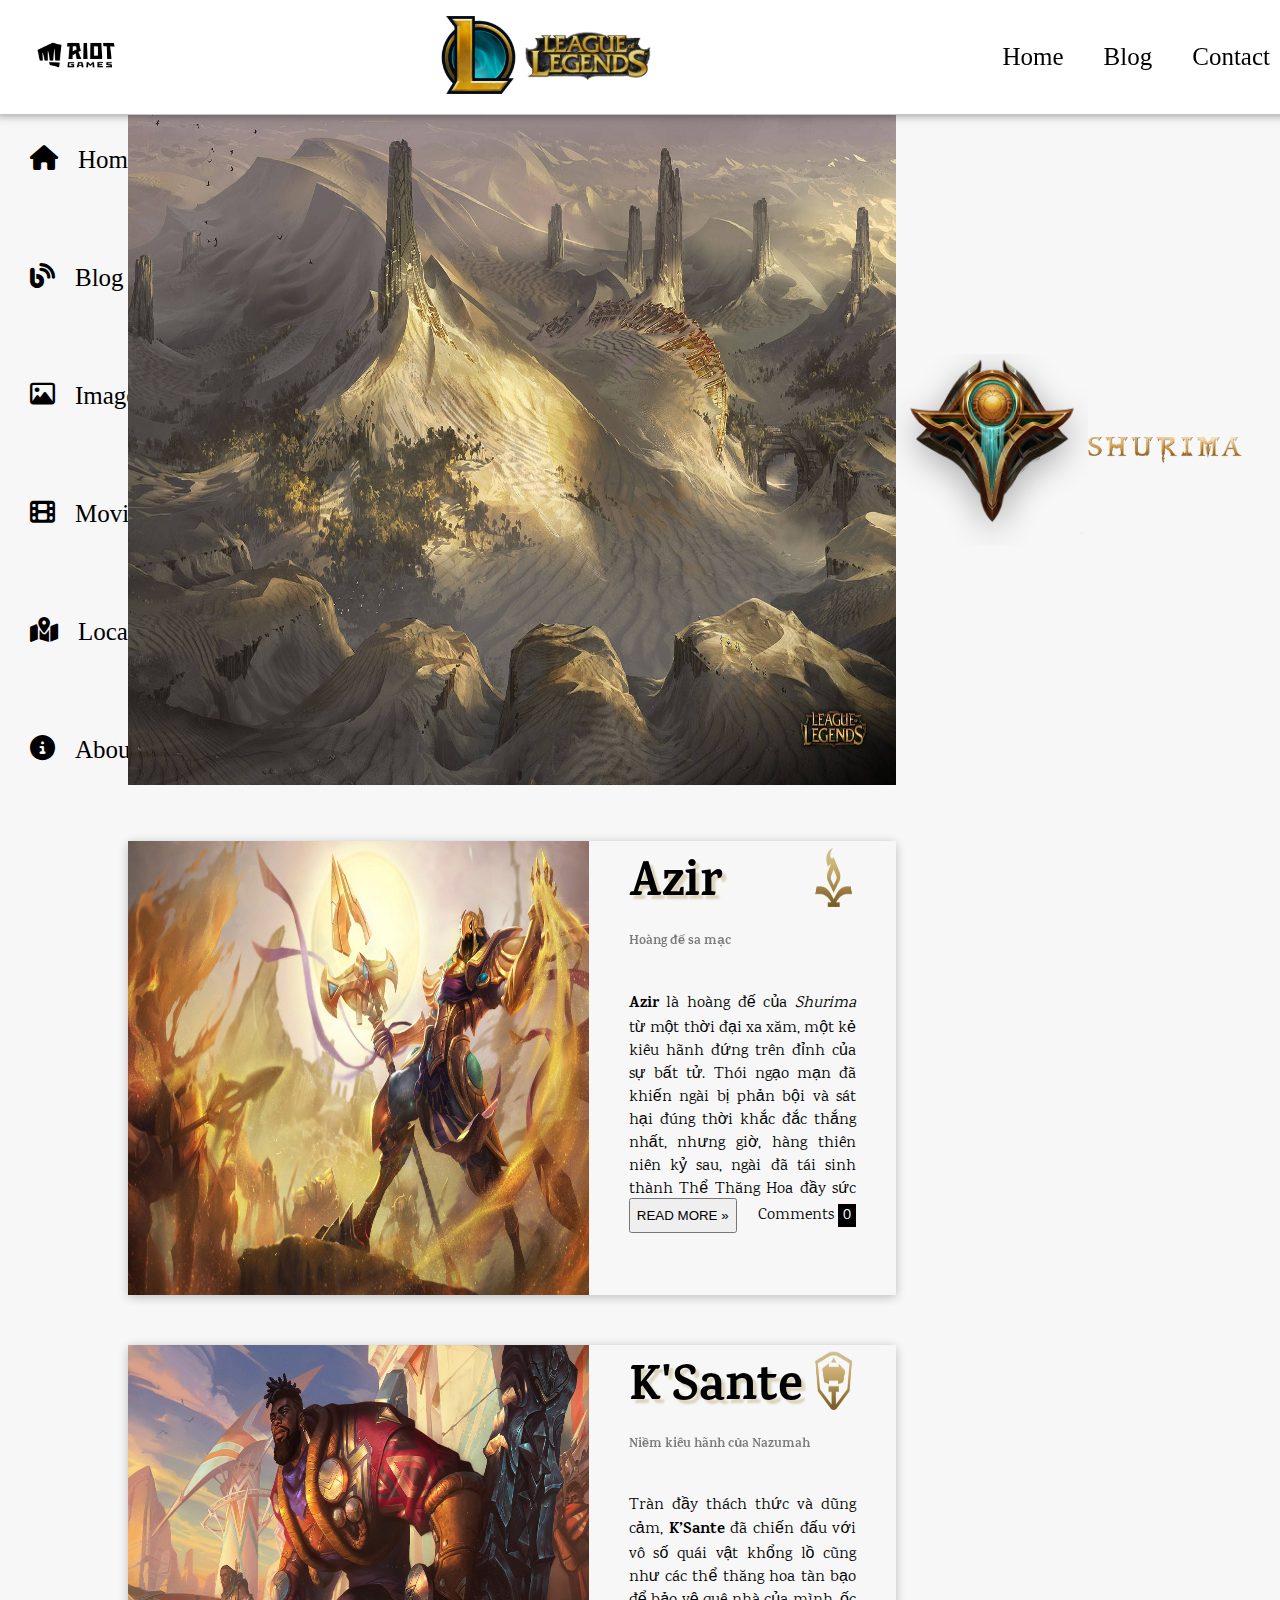
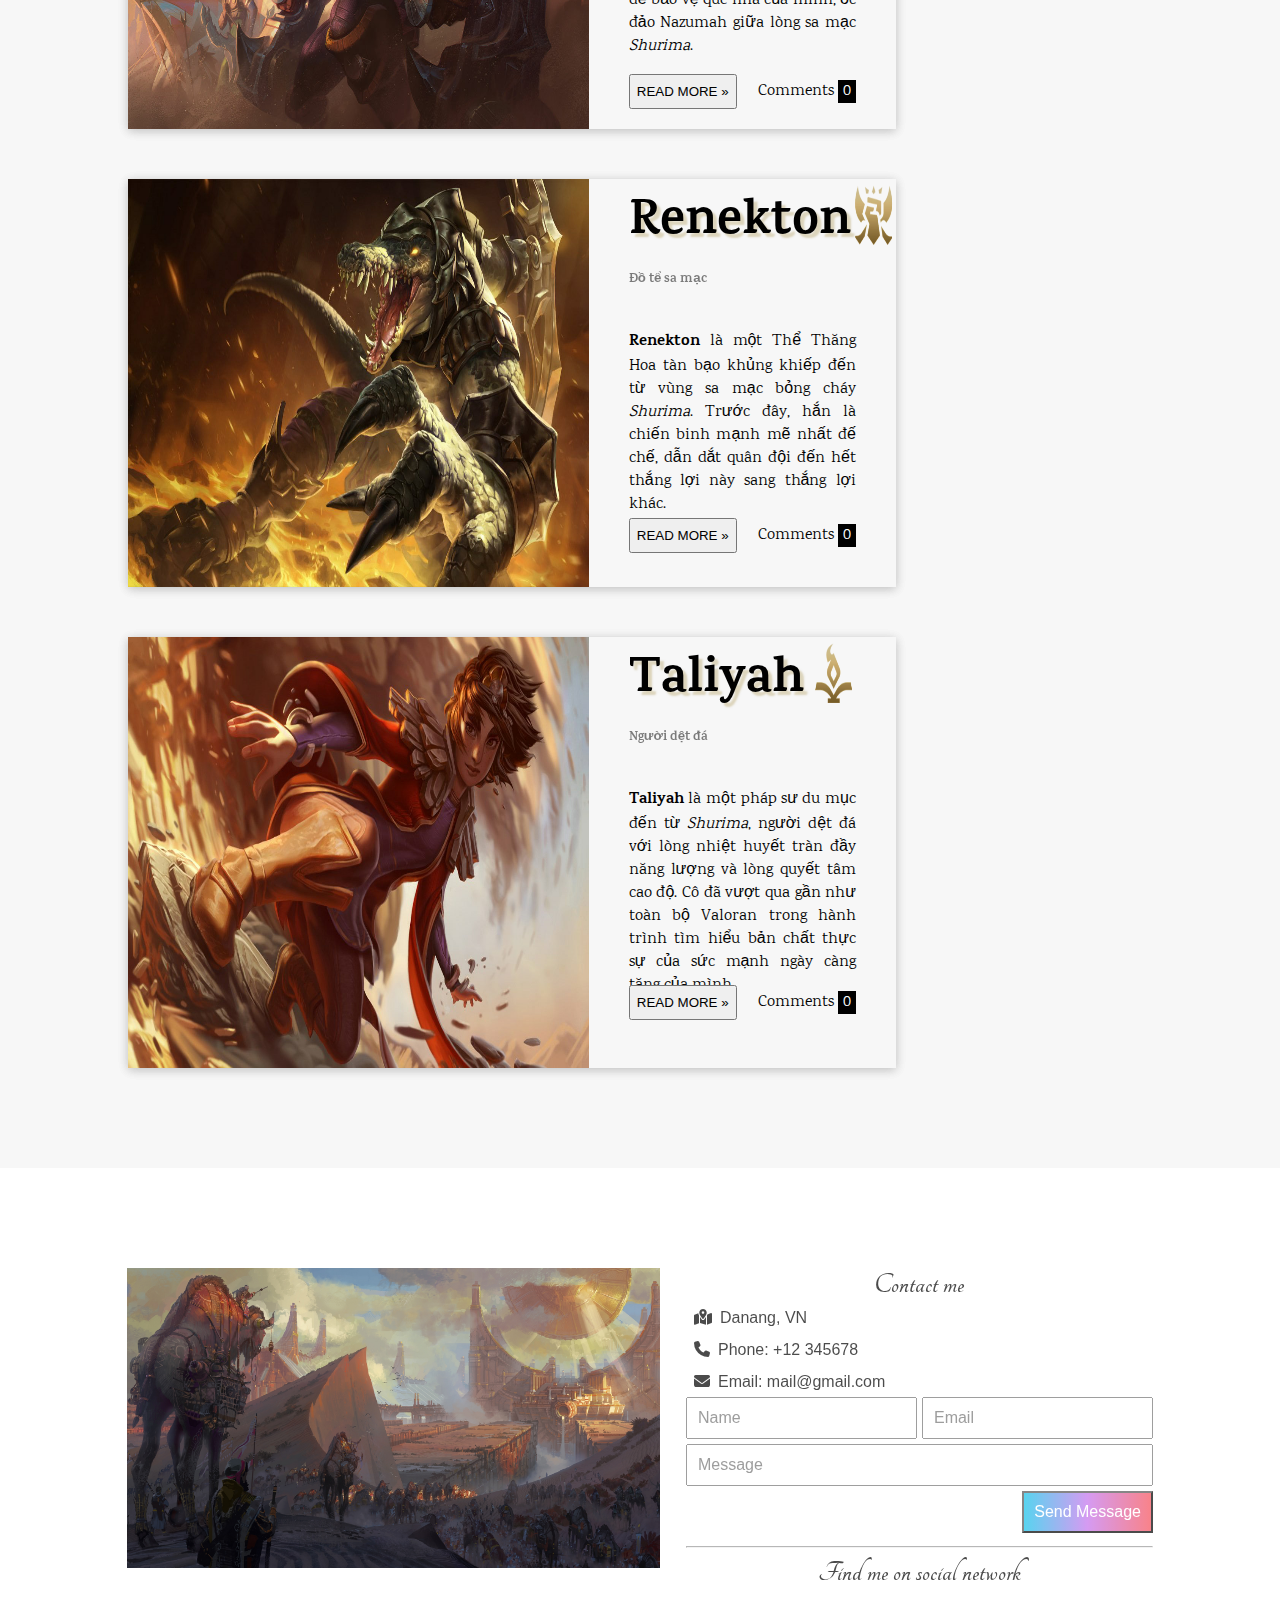
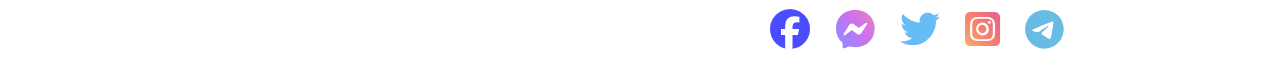
==== index.html @ f763a18e "First Commit - New Repository - Blog-League-Of-Legends" ====
<!DOCTYPE html>
<html lang="en">

<head>
    <meta charset="UTF-8">
    <meta name="viewport" content="width=device-width, initial-scale=1.0">
    <link rel="stylesheet" href="https://cdnjs.cloudflare.com/ajax/libs/font-awesome/6.5.2/css/all.min.css">
    <link rel="stylesheet" href="https://fonts.googleapis.com/css?family=Tangerine">
    <link rel="stylesheet" href="https://fonts.googleapis.com/css?family=Karma">
    <link rel="stylesheet" href="style/header.css">
    <link rel="stylesheet" href="style/footer.css">
    <link rel="stylesheet" href="style/index.css">
    <title>Home</title>
</head>

<body>
    <header>
        <div class="header-logo riot">
            <img class="riot-logo-img" src="assets/Riot-Logo.png" alt="">
        </div>
        <div class="header-logo lol">
            <img class="lol-logo-img" src="assets/Lol-Logo.png" alt="">
            <img class="lol-banner-img" src="assets/Lol-Banner.png" alt="">
        </div>
        <div class="header-nav">
            <ul class="header-nav-list">
                <li><a href="index.html">Home</a></li>
                <li><a href="pages/blog.html">Blog</a></li>
                <li><a href="#contact">Contact</a></li>
            </ul>
        </div>
    </header>
    <main>
        <div class="top-content">
            <div class="main-side-bar">
                <ul class="main-nav-list">
                    <li class="nav-item"><i class="fa-solid fa-house"></i><a href="index.html">Home</a></li>
                    <li class="nav-item"><i class="fa-solid fa-blog"></i><a href="pages/blog.html">Blog</a></li>
                    <li class="nav-item"><i class="fa-regular fa-image"></i><a href="pages/blog.html">Image</a></li>
                    <li class="nav-item"><i class="fa-solid fa-film"></i><a href="pages/blog.html">Movie</a></li>
                    <li class="nav-item"><i class="fa-solid fa-map-location-dot"></i><a href="pages/blog.html">Location</a>
                    </li>
                    <li class="nav-item"><i class="fa-solid fa-circle-info"></i><a href="pages/blog.html">About</a></li>
                </ul>
            </div>
            <div class="first-view">
                <img class="first-view-img" src="assets/Lol-Shurima.jpg" alt="">
                <img class="first-view-logo" src="assets/Lol-Shurima-Logo.webp" alt="">
                <img class="first-view-title" src="assets/Lol-Shurima-Title.png" alt="">
            </div>
        </div>
        <div class="content">
            <br><br>
            <div class="list-card-view">
                <div class="card-view">
                    <img class="card-view-img" src="assets/Azir.jpg" alt="">
                    <div class="card-body">
                        <div class="card-header">
                            <h1 class="card-text-name">Azir</h1>
                            <img class="icon-role" src="assets/Mage_icon.webp" alt="">
                        </div>
                        <h5 class="card-text-nickname">Hoàng đế sa mạc</h5>
                        <p class="card-text-infor"><strong>Azir</strong> là hoàng đế của <em>Shurima</em> từ một thời
                            đại xa xăm, một kẻ kiêu
                            hãnh đứng trên đỉnh của sự bất tử. Thói ngạo mạn đã khiến ngài bị phản bội và sát hại đúng
                            thời khắc đắc thắng
                            nhất, nhưng giờ, hàng thiên niên kỷ sau, ngài đã tái sinh thành Thể Thăng Hoa đầy sức mạnh.
                        </p>
                        <div class="card-footer">
                            <button type="button" class="btn-readmore"><a href="pages/blog.html">READ MORE »</a></button>
                            <p>Comments <span class="square">0</span></p>
                        </div>
                    </div>
                </div>
                <div class="card-view">
                    <img class="card-view-img" src="assets/KSante.jpg" alt="">
                    <div class="card-body">
                        <div class="card-header">
                            <h1 class="card-text-name">K'Sante</h1>
                            <img class="icon-role" src="assets/Tank_icon.webp" alt="">
                        </div>
                        <h5 class="card-text-nickname">Niềm kiêu hãnh của Nazumah</h5>
                        <p class="card-text-infor">Tràn đầy thách thức và dũng cảm, <strong>K’Sante</strong> đã chiến
                            đấu với vô số quái vật
                            khổng lồ cũng
                            như các thể thăng hoa tàn bạo để bảo vệ quê nhà của mình, ốc đảo Nazumah giữa lòng sa mạc
                            <em>Shurima</em>.
                        </p>
                        <div class="card-footer">
                            <button type="button" class="btn-readmore"><a href="pages/blog.html">READ MORE »</a></button>
                            <p>Comments <span class="square">0</span></p>
                        </div>
                    </div>
                </div>
                <div class="card-view">
                    <img class="card-view-img" src="assets/Renekton.jpg" alt="">
                    <div class="card-body">
                        <div class="card-header">
                            <h1 class="card-text-name">Renekton</h1>
                            <img class="icon-role" src="assets/Fighter_icon.webp" alt="">
                        </div>
                        <h5 class="card-text-nickname">Đồ tể sa mạc</h5>
                        <p class="card-text-infor"><strong>Renekton</strong> là một Thể Thăng Hoa tàn bạo khủng khiếp
                            đến từ vùng sa mạc bỏng
                            cháy <em>Shurima</em>.
                            Trước đây, hắn là chiến binh mạnh mẽ nhất đế chế, dẫn dắt quân đội đến hết thắng lợi này
                            sang thắng lợi khác.
                        </p>
                        <div class="card-footer">
                            <button type="button" class="btn-readmore"><a href="pages/blog.html">READ MORE »</a></button>
                            <p>Comments <span class="square">0</span></p>
                        </div>
                    </div>
                </div>
                <div class="card-view">
                    <img class="card-view-img" src="assets/Taliyah.jpg" alt="">
                    <div class="card-body">
                        <div class="card-header">
                            <h1 class="card-text-name">Taliyah</h1>
                            <img class="icon-role" src="assets/Mage_icon.webp" alt="">
                        </div>
                        <h5 class="card-text-nickname">Người dệt đá</h5>
                        <p class="card-text-infor"><strong>Taliyah</strong> là một pháp sư du mục đến từ
                            <em>Shurima</em>, người dệt đá với lòng
                            nhiệt huyết tràn đầy năng
                            lượng và lòng quyết tâm cao độ. Cô đã vượt qua gần như toàn bộ Valoran trong hành trình tìm
                            hiểu bản chất thực sự của sức mạnh ngày càng tăng của mình.
                        </p>
                        <div class="card-footer">
                            <button type="button" class="btn-readmore"><a href="pages/blog.html">READ MORE »</a></button>
                            <p>Comments <span class="square">0</span></p>
                        </div>
                    </div>
                </div>
            </div>
        </div>
    </main>
    <footer>
        <div id="contact">
            <img class="img-contact" src="assets/Lol-Shurima-2.jpg" alt="">
            <div class="contact-body">
                <h3>Contact me</h3>
                <div class="infor">
                    <i class="fa-solid fa-map-location-dot"></i>Danang, VN<br>
                    <i class="fa-solid fa-phone"></i>Phone: +12 345678<br>
                    <i class="fa-solid fa-envelope"></i>Email: mail@gmail.com<br>
                </div>
                <form class="form-input" action="">
                    <div class="input-row">
                        <input type="text" class="name-input" placeholder="Name">
                        <input type="text" class="email-input" placeholder="Email">
                    </div>
                    <div class="input-row">
                        <input type="text" class="message-input" placeholder="Message">
                    </div>
                    <div class="button-send">
                        <button class="button-message" type="submit">Send Message</button>
                    </div>
                </form>
                <hr>
                <h3>Find me on social network</h3>
                <div class="social-network">
                    <i class="fa-brands fa-facebook"></i>
                    <div class="icon-messenger">
                        <i class="fa-brands fa-facebook-messenger"></i>
                    </div>
                    <i class="fa-brands fa-twitter"></i>
                    <div class="icon-insta">
                        <i class="fa-brands fa-square-instagram"></i>
                    </div>
                    <i class="fa-brands fa-telegram"></i>
                </div>
            </div>
        </div>
    </footer>
</body>

</html>
---- style/header.css ----
header {
    display: flex;
    flex-direction: row;
    align-items: center;
    justify-content: space-between;
    box-shadow: 0 -5px 10px 5px rgba(0, 0, 0, 0.5);
    position: fixed;
    width: 100%;
    top: 0;
    z-index: 999;
    padding: 15px 10px;
    background-color: white;
}

.header-logo.riot {
    margin-left: 2%;
}

.riot-logo-img,
.lol-logo-img {
    height: 80px;
}

.lol-banner-img {
    height: 80px;
    margin-left: -30px;
}

.header-nav ul {
    height: 100%;
    display: flex;
    justify-content: right;
}

li {
    list-style-type: none;
}

.header-nav ul li a {
    text-decoration: none;
    color: black;
    font-size: 25px;
    padding: 10px 20px;
    display: block;
}

@media screen and (max-width: 1024px) and (min-width: 431px) {
    .header-nav ul li a {
        font-size: 20px;
    }

    .riot-logo-img {
        margin-left: 30px;
    }

    .lol-logo-img {
        margin-left: 200px;
    }
}

@media screen and (max-width: 430px) {
    header {
        flex-direction: column;
        width: 100%;
        padding: 0;
    }

    .header-logo.riot {
        margin: 0;
    }

    .lol-logo-img {
        margin-left: -30px;
    }

    .header-nav-list {
        padding: 0;
    }
}
---- style/footer.css ----
footer {
    margin-top: 100px;
}

#contact {
    display: flex;
    justify-content: center;
    background-color: white;
    gap: 2%;
}

.img-contact {
    height: 300px;
    width: auto;
}

.contact-body {
    font-family: Arial, sans-serif;
    opacity: 0.7;
}

.infor i {
    padding: 0;
    margin: 8px;
}

.input-row {
    display: flex;
    margin-bottom: 5px;
}

.input-row input {
    padding: 10px;
    font-size: 16px;
}

.name-input,
.email-input {
    flex-grow: 1;
}

.name-input {
    margin-right: 5px;
}

.message-input {
    flex-grow: 2;
}

.button-message {
    font-size: 16px;
    padding: 10px;
    background-image: linear-gradient(to right, #12c2e9, #c471ed, #f64f59);
    color: white;
    margin-bottom: 5px;
}

.button-send {
    text-align: right;
}

.social-network {
    display: flex;
    justify-content: center;
}

.social-network i {
    margin-right: 5px;
}

.fa-brands {
    font-size: 40px;
}

.fa-facebook {
    color: blue;
}

.fa-twitter {
    color: #29a1f3;
}

.fa-telegram {
    color: #29a1da;
}

.icon-messenger {
    width: fit-content;
    background: linear-gradient(to bottom left, #fe626f, #f95e72, #d343ba, #b137e9, #764eff, #3974ff, #2285fe);
    -webkit-background-clip: text;
    color: transparent;
}

.icon-insta {
    width: fit-content;
    background: linear-gradient(to bottom left, #672bcf, #a3309e, #d92b56, #f54236, #f46b2b, #fbaa44, #fde74d);
    -webkit-background-clip: text;
    color: transparent;
}

.contact-body h3 {
    text-align: center;
    font-family: 'Tangerine', cursive;
    font-size: 30px;
    margin: 0;
}

i {
    padding: 20px 10px;
}

@media screen and (max-width: 1024px) and (min-width: 431px) {
    #contact {
        padding-right: 10px;
        gap: 3%
    }
}

@media screen and (max-width: 430px) {
    footer {
        width: 100%;
        margin: 0;
    }

    #contact {
        flex-direction: column;
    }

    .contact-body {
        padding-left: 10px;
        padding-right: 10px;
    }

    .img-contact {
        height: auto;
        width: 100%;
    }
}
---- style/index.css ----
body {
    margin: 0;
    display: grid;
    grid-template-columns: 1fr;
    grid-template-rows: auto 2fr auto;
}

/* Main */
main {
    background-color: rgb(247, 247, 247, 1);
    margin-top: 115px;
    padding-bottom: 100px;
    display: flex;
    flex-direction: column;
    gap: 20px;
}

.main-side-bar {
    width: 10vw;
}

/* Sidebar */
.main-side-bar ul {
    display: flex;
    flex-direction: column;
    gap: 70px;
}

.top-content {
    display: flex;
}

.main-nav-list {
    display: flex;
    padding-left: 25px;
}

.main-nav-list li a,
.main-nav-list i {
    text-decoration: none;
    font-size: 25px;
    padding: 10px 10px 0 0;
    margin: 5px;
    display: block;
}

.main-nav-list li a {
    color: #000;
}

.nav-item {
    display: flex;
}

/* First View */
.first-view {
    display: flex;
    align-items: center;
}

.first-view .first-view-img {
    height: 100%;
    width: 60vw;
}

.first-view-logo {
    height: auto;
    width: 15vw;
}

.first-view-title {
    width: 12vw;
    height: auto;
}

.main-title {
    width: 100%;
}

/* List Card View */
.list-card-view {
    display: grid;
    gap: 50px;
    width: 60%;
}

.card-text-name {
    margin-top: 5px;
    font-size: 50px;
    text-shadow: 4px 4px 2px rgba(194, 178, 128, 0.5);
}

.card-text-nickname {
    margin-top: -30px;
    opacity: 0.5;
}

.card-view {
    display: flex;
    width: 60vw;
    margin-left: 10vw;
    max-height: 100%;
    box-shadow: 0 2px 10px 0 rgba(0, 0, 0, 0.12), 0 2px 10px 0 rgba(0, 0, 0, 0.12);
    font-family: "Karma", sans-serif;
    text-align: justify;
}

.card-view .card-text-infor {
    height: 40%;
}

.card-header {
    display: flex;
    justify-content: space-between;
}

.card-body {
    display: flex;
    flex-direction: column;
    padding-right: 40px;
}

.card-view-img {
    height: auto;
    width: 60%;
    margin-right: 40px;
}

.square {
    background-color: black;
    color: white;
    text-align: center;
    padding-left: 5px;
    padding-right: 5px;
}

.card-footer {
    display: flex;
    justify-content: space-between;
    align-items: center;
}

.icon-role {
    height: 60%;
    width: 20%;
}

.btn-readmore>a {
    text-decoration: none;
    color: #000;
}

.btn-readmore {
    height: 35px;
}

@media screen and (max-width: 1024px) and (min-width: 431px) {
    .top-content {
        gap: 95px;
    }

    .first-view {
        flex-direction: column;
    }

    .main-side-bar ul {
        gap: 30px;
    }

    .first-view .first-view-img {
        height: 100%;
        width: 100%;
    }

    .first-view-logo {
        height: auto;
        width: 25vw;
    }

    .first-view-title {
        width: 25vw;
        height: auto;
    }

    .list-card-view {
        gap: 50px;
        width: 100%;
    }

    .card-view {
        width: 97%;
        margin-left: 25px;
    }

    .card-view .card-text-infor {
        font-size: 18px;
    }

    .card-body {
        gap: 14px;
    }
}

@media screen and (max-width: 430px) {
    main {
        margin-top: 250px;
        width: 100%;
    }

    .top-content {
        gap: 5px;
    }

    .first-view {
        flex-direction: column;
        width: 90%;
    }

    .main-side-bar ul {
        gap: 15px;
    }

    .main-nav-list {
        padding-left: 10px;
    }

    .main-nav-list li a,
    .main-nav-list i {
        font-size: 20px;
        padding: 0;
        margin: 2px;
        display: block;
    }

    .first-view .first-view-img {
        height: auto;
        width: 100%;
    }

    .main-nav-list li a {
        display: none;
    }

    .first-view-logo {
        height: auto;
        width: 30vw;
    }

    .first-view-title {
        width: 30vw;
        height: auto;
    }

    .list-card-view {
        gap: 40px;
        width: 95%;
        margin-left: 10px;
        margin-right: 10px
    }

    .card-view {
        flex-direction: column;
        width: 100%;
        margin: 0;
    }

    .card-body {
        flex-direction: column;
        padding-right: 10px;
        padding-left: 10px;
    }

    .card-view-img {
        height: auto;
        width: 100%;
        margin-right: 40px;
    }
}
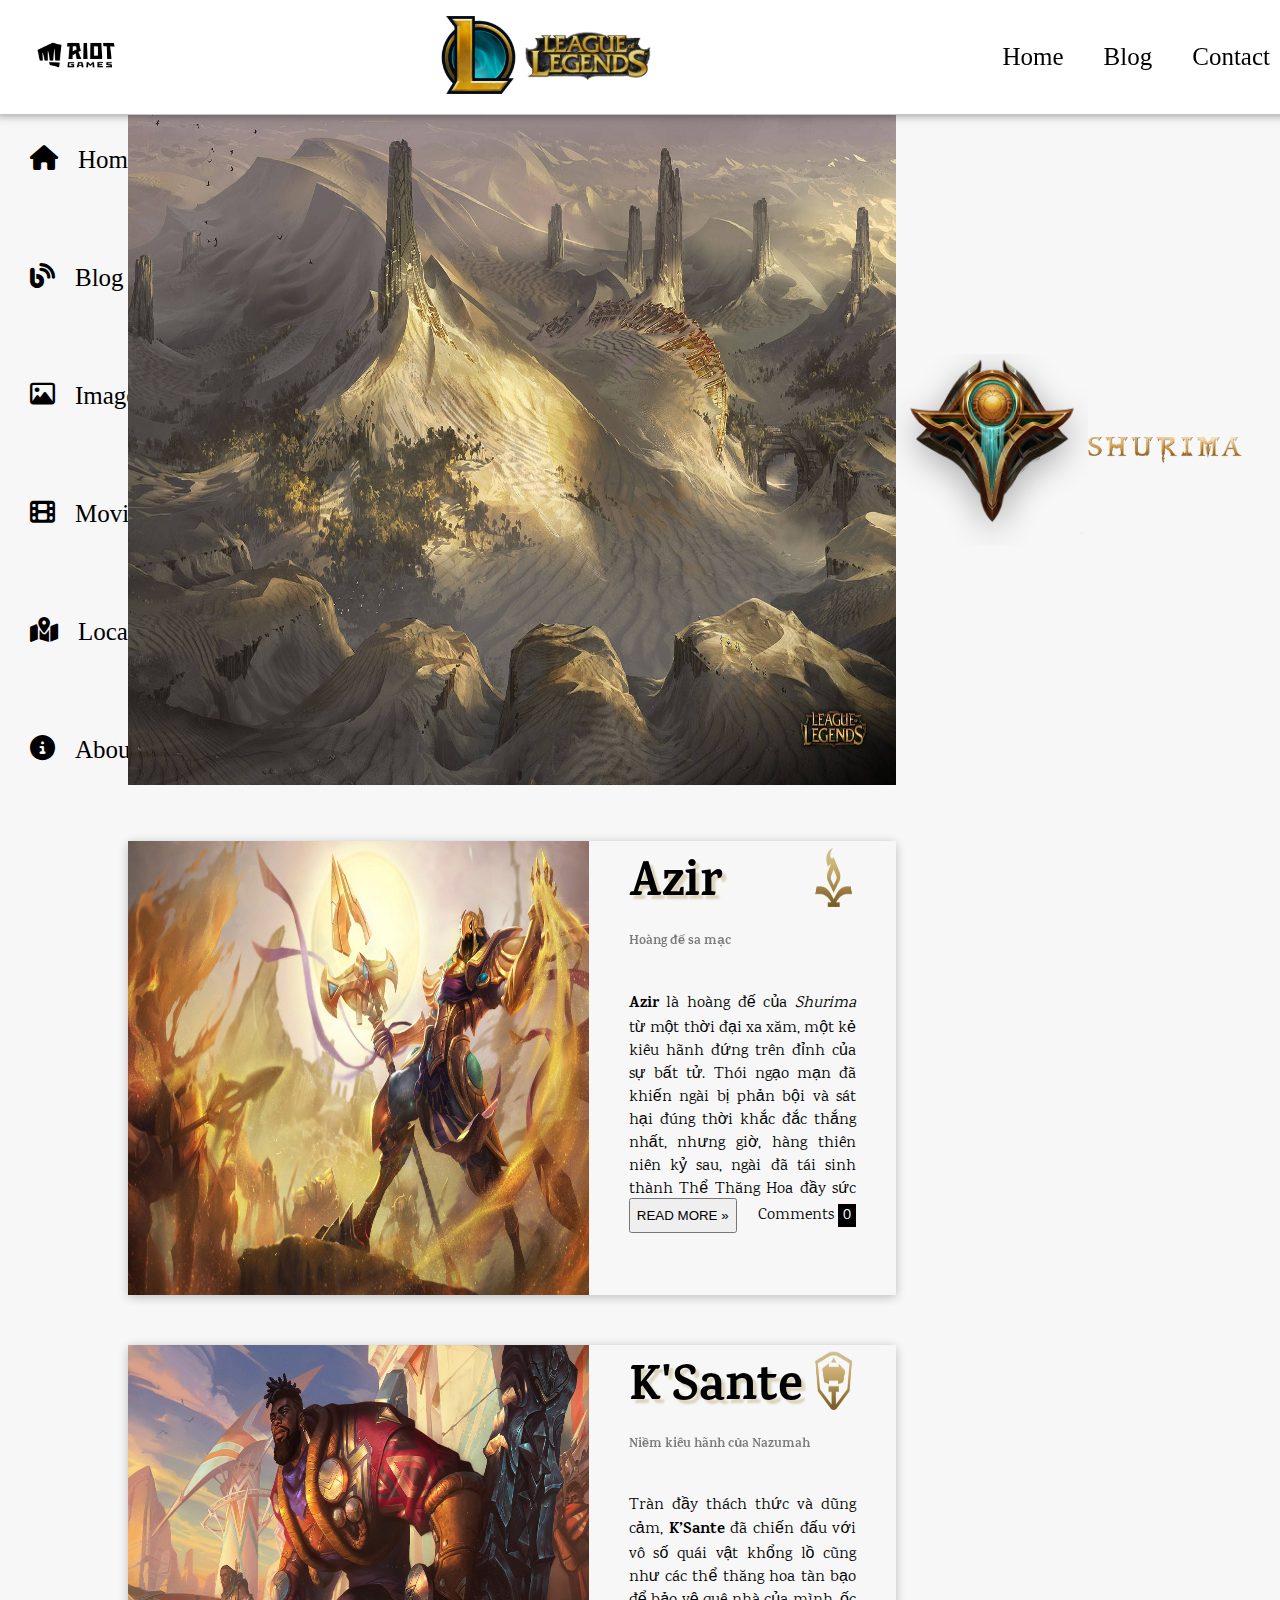
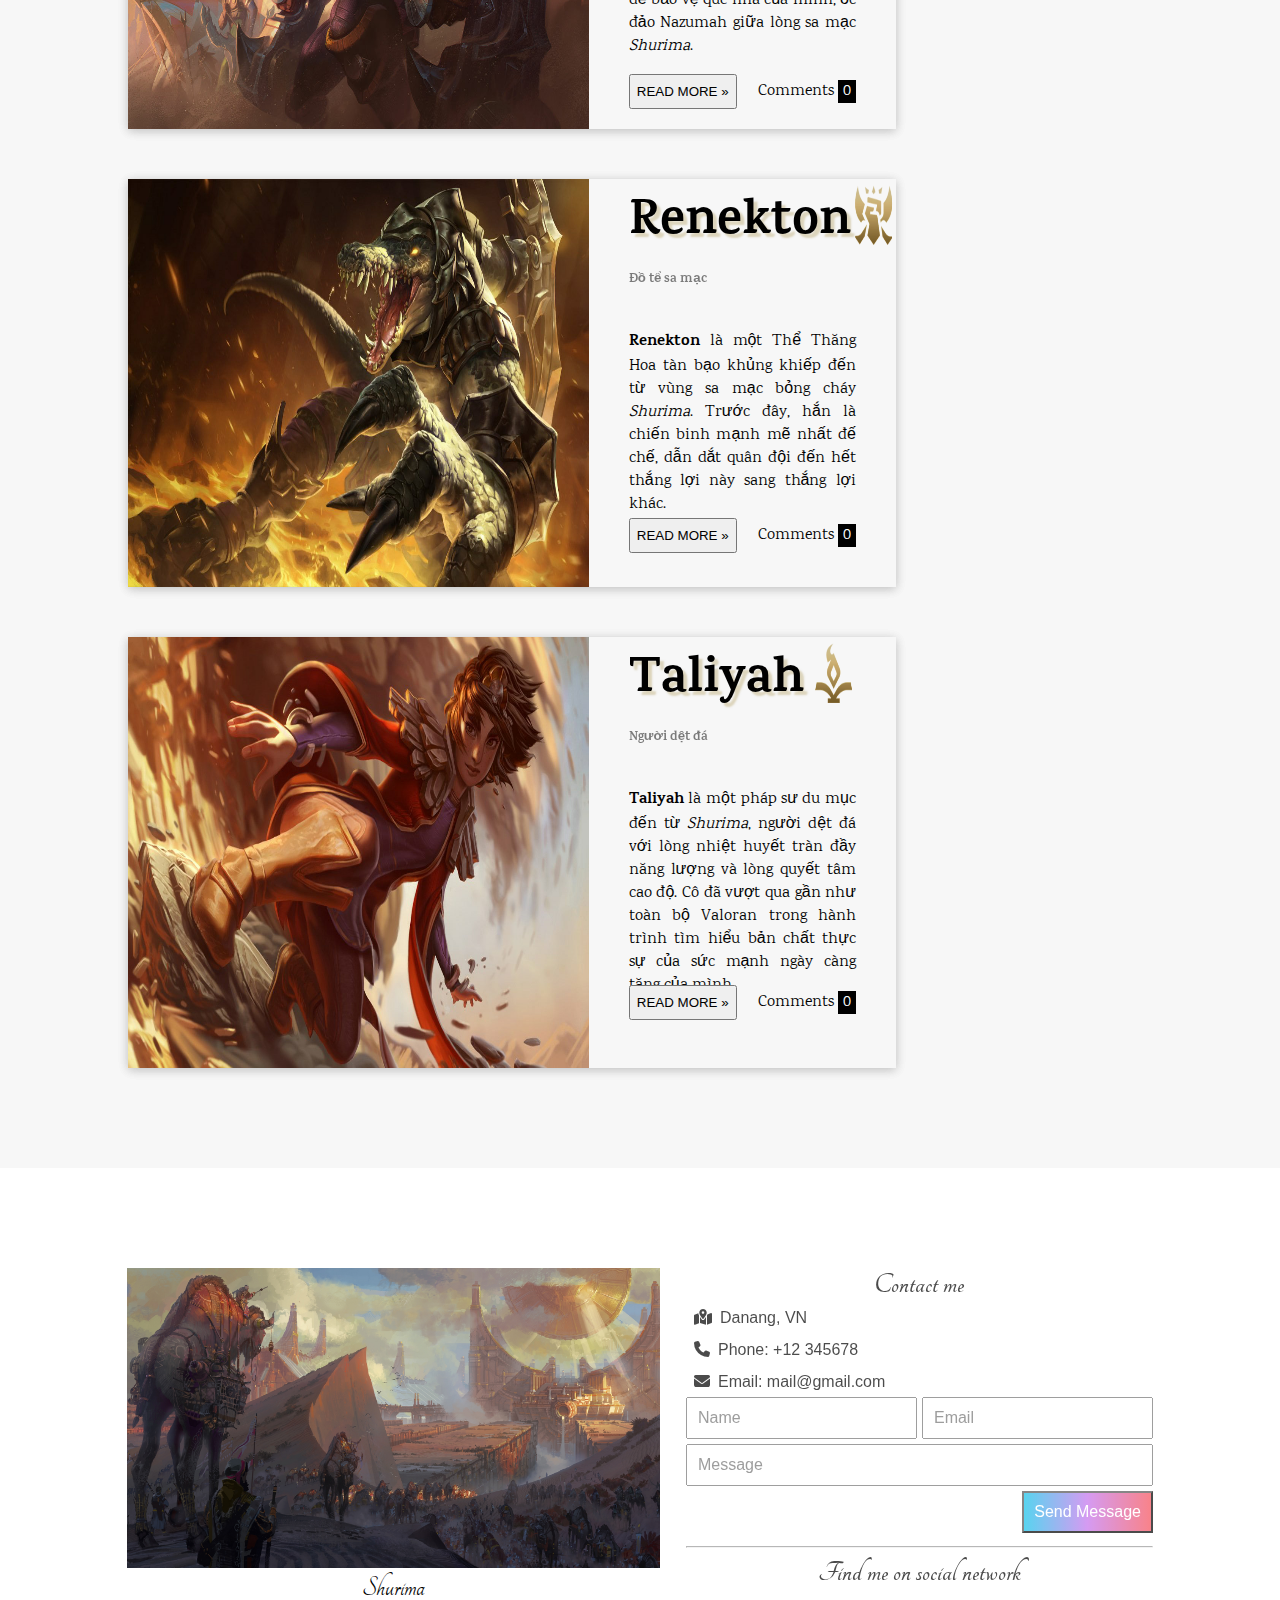
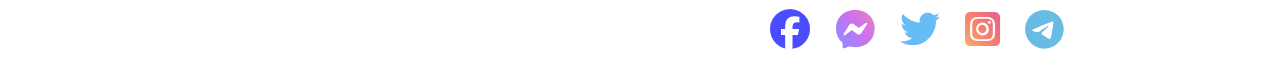
==== commit b2d8eef1: "Add import CSS" ====
--- a/index.html
+++ b/index.html
@@ -7,8 +7,6 @@
     <link rel="stylesheet" href="https://cdnjs.cloudflare.com/ajax/libs/font-awesome/6.5.2/css/all.min.css">
     <link rel="stylesheet" href="https://fonts.googleapis.com/css?family=Tangerine">
     <link rel="stylesheet" href="https://fonts.googleapis.com/css?family=Karma">
-    <link rel="stylesheet" href="style/header.css">
-    <link rel="stylesheet" href="style/footer.css">
     <link rel="stylesheet" href="style/index.css">
     <title>Home</title>
 </head>
@@ -137,7 +135,10 @@
     </main>
     <footer>
         <div id="contact">
-            <img class="img-contact" src="assets/Lol-Shurima-2.jpg" alt="">
+            <div class="image-contact">
+                <img class="img-contact" src="../assets/Lol-Shurima-2.jpg" alt="">
+                <figcaption>Shurima</figcaption>
+            </div>
             <div class="contact-body">
                 <h3>Contact me</h3>
                 <div class="infor">
--- a/style/index.css
+++ b/style/index.css
@@ -1,3 +1,6 @@
+@import url(header.css);
+@import url(footer.css);
+
 body {
     margin: 0;
     display: grid;
